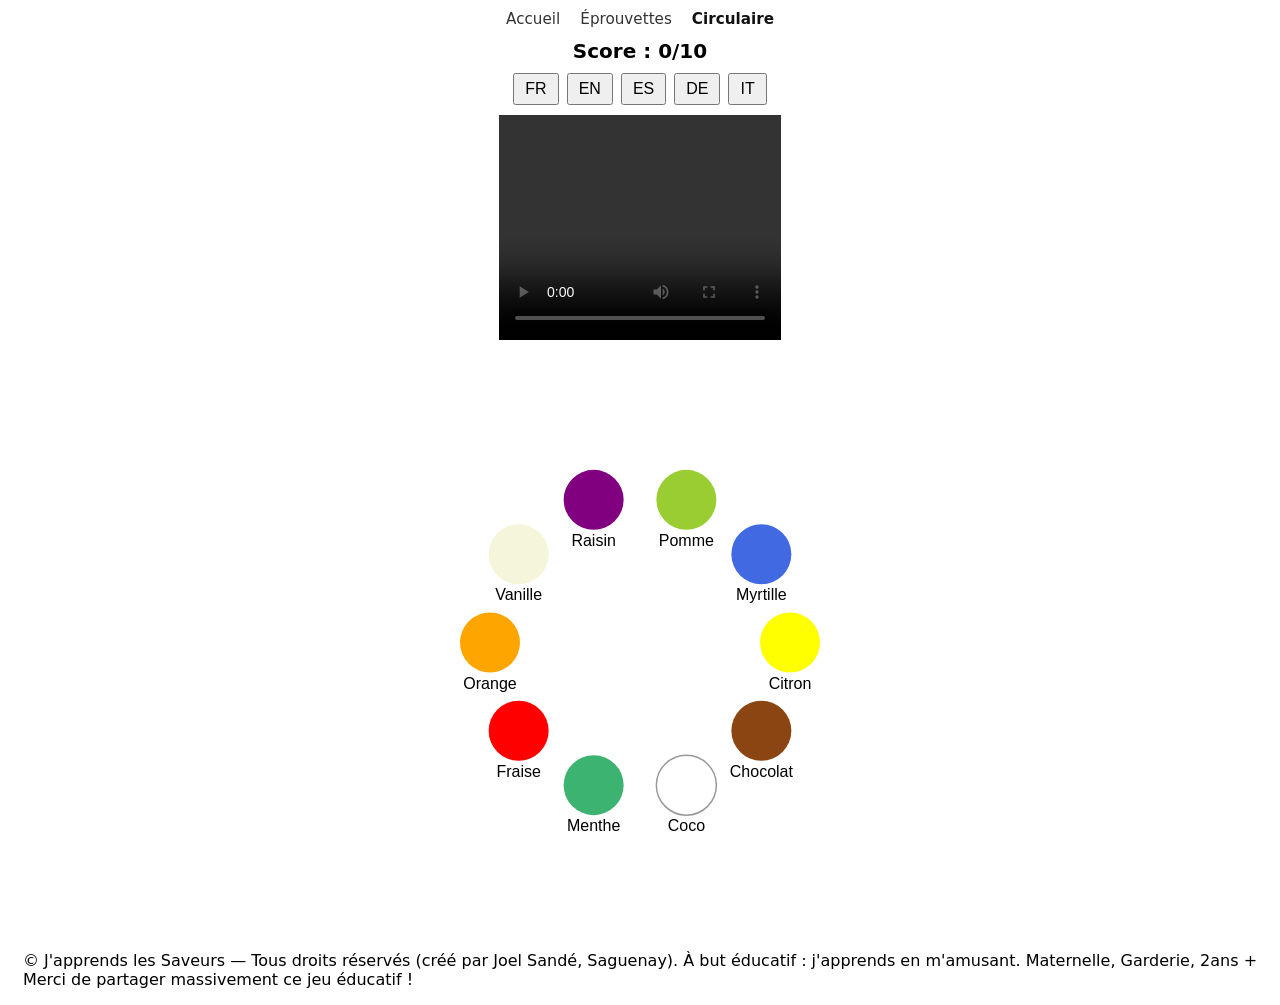
==== j_apprends_les_saveurs_4_langues_circulaire.html @ b36659f0 "Ajoute la page d'accueil et le jeu circulaire, met à jour le jeu éprouvettes Nouvelle page index.htm" ====
<!DOCTYPE html>
<html lang="fr">
<head>
  <meta charset="UTF-8">
  <meta name="viewport" content="width=device-width, initial-scale=1.0">
  <title>J'apprends les saveurs</title>
  <style>
    :root{ --container-w: min(100%, 1100px); }
    *{ box-sizing: border-box; }
    html, body { margin: 0; padding: 0; width: 100%; overflow-x: hidden; }
    body { display: flex; flex-direction: column; align-items: center; font-family: system-ui, -apple-system, Segoe UI, Roboto, Arial, sans-serif; }
    .score-text { width: var(--container-w); text-align: center; font-size: 1.25rem; font-weight: 600; padding: 10px 0; }
    .page-nav { display: flex; flex-wrap: wrap; gap: .5rem 1.25rem; justify-content: center; width: var(--container-w); padding: 10px 12px 0; font-size: .95rem; }
    .page-nav a { color: #333; text-decoration: none; border-bottom: 1px solid transparent; }
    .page-nav a:hover { border-bottom-color: #333; }
    .page-nav a[aria-current="page"] { font-weight: 700; color: #111; }
    .lang-buttons { width: var(--container-w); display: flex; flex-wrap: wrap; justify-content: center; gap: .5rem; padding: 0 0 10px; }
    .lang-buttons button { padding: 5px 10px; font-size: 1rem; cursor: pointer; }
    .educative-video { display: block; width: min(90vw, 22vw); height: 25vh; max-width: 440px; margin: 0 auto 10px; }
    .canvas-container { width: var(--container-w); height: 65vh; margin: 0 auto; display: flex; justify-content: center; align-items: center; }
    canvas { display: block; width: 100%; height: 100%; }
  </style>
</head>
<body>
  <nav class="page-nav" aria-label="Navigation entre les jeux">
    <a href="index.html">Accueil</a>
    <a href="j_apprends_les_saveurs_5_langues_et_video_responsive.html">Éprouvettes</a>
    <a href="j_apprends_les_saveurs_4_langues_circulaire.html" aria-current="page">Circulaire</a>
  </nav>

  <div class="score-text" id="scoreDisplay">Score : 0/10</div>

  <div class="lang-buttons">
    <button data-lang="fr">FR</button>
    <button data-lang="en">EN</button>
    <button data-lang="es">ES</button>
    <button data-lang="de">DE</button>
    <button data-lang="it">IT</button>
  </div>

  <!-- Vidéo éducative -->
  <video class="educative-video" controls>
    <source src="Bunnie_apprendre_les_saveurs.mp4" type="video/mp4" />
    Votre navigateur ne supporte pas la lecture de vidéos.
  </video>

  <div class="canvas-container">
    <canvas id="canvas2"></canvas>
  </div>

  <script>
    // Exemples de listes de saveurs par langue
    const flavorsByLang = {
      fr: [
        ['Citron','Chocolat','Coco','Menthe','Fraise','Orange','Vanille','Raisin','Pomme','Myrtille'],
        ['Framboise','Cerise','Banane','Mangue','Ananas','Kiwi','Pêche','Abricot','Grenade','Passion'],
        ['Noisette','Caramel salé','Miel','Lavande','Yuzu','Thé vert','Gingembre','Pistache','Sésame','Chocolat blanc']
      ],
      en: [
        ['Lemon','Chocolate','Coconut','Mint','Strawberry','Orange','Vanilla','Grape','Apple','Blueberry'],
        ['Raspberry','Cherry','Banana','Mango','Pineapple','Kiwi','Peach','Apricot','Pomegranate','Passion Fruit'],
        ['Hazelnut','Salted Caramel','Honey','Lavender','Yuzu','Green Tea','Ginger','Pistachio','Sesame','White Chocolate']
      ],
      es: [
        ['Limón','Chocolate','Coco','Menta','Fresa','Naranja','Vainilla','Uva','Manzana','Arándano'],
        ['Frambuesa','Cereza','Plátano','Mango','Piña','Kiwi','Melocotón','Albaricoque','Granada','Maracuyá'],
        ['Avellana','Caramelo Salado','Miel','Lavanda','Yuzu','Té Verde','Jengibre','Pistacho','Sésamo','Chocolate Blanco']
      ],
      de: [
        ['Zitrone','Schokolade','Kokos','Minze','Erdbeere','Orange','Vanille','Traube','Apfel','Blaubeere'],
        ['Himbeere','Kirsche','Banane','Mango','Ananas','Kiwi','Pfirsich','Aprikose','Granatapfel','Passionsfrucht'],
        ['Haselnuss','Gesalzener Karamell','Honig','Lavendel','Yuzu','Grüner Tee','Ingwer','Pistazie','Sesam','Weiße Schokolade']
      ],
      it: [
        ['Limone','Cioccolato','Cocco','Menta','Fragola','Arancia','Vaniglia','Uva','Mela','Mirtillo'],
        ['Lampone','Ciliegia','Banana','Mango','Ananas','Kiwi','Pesca','Albicocca','Melograno','Frutto della Passione'],
        ['Nocciola','Caramello Salato','Miele','Lavanda','Yuzu','Tè Verde','Zenzero','Pistacchio','Sesamo','Cioccolato Bianco']
      ]
    };

    // Couleurs représentatives de chaque saveur, alignées sur flavorsByLang.fr (même ordre pour toutes les langues)
    const colorsLists = [
      ['yellow','saddlebrown','white','mediumseagreen','red','orange','beige','purple','yellowgreen','royalblue'],
      ['crimson','red','gold','orange','gold','yellowgreen','peachpuff','sandybrown','firebrick','purple'],
      ['tan','peru','gold','lavender','gold','darkseagreen','peru','yellowgreen','wheat','ivory']
    ];

    let currentLang = 'fr';
    let round = 0;
    let clicked = new Set();
    let score = 0;

    const canvas = document.getElementById('canvas2');
    const ctx = canvas.getContext('2d');

    function resize() {
      canvas.width = canvas.parentElement.clientWidth;
      canvas.height = canvas.parentElement.clientHeight;
    }
    window.addEventListener('resize', () => { resize(); setup(); });
    window.addEventListener('load', () => { resize(); setup(); });
    resize();

    document.querySelectorAll('.lang-buttons button').forEach(btn => {
      btn.onclick = () => {
        currentLang = btn.dataset.lang;
        nextRound(true);
      };
    });

    // Flavors and circles for this round
    let flavors = [];
    let circles = [];

    function setup() {
      clicked.clear();
      flavors = flavorsByLang[currentLang][round % 3];
      const colors = colorsLists[round % colorsLists.length];
      circles = flavors.map((label, i) => ({
        label,
        x: canvas.width / 2 + Math.cos((i / flavors.length) * 2 * Math.PI) * 150,
        y: canvas.height / 2 + Math.sin((i / flavors.length) * 2 * Math.PI) * 150,
        r: 30,
        color: colors[i]
      }));
      draw();
    }

    function draw() {
      ctx.clearRect(0, 0, canvas.width, canvas.height);
      circles.forEach(c => {
        ctx.beginPath();
        ctx.arc(c.x, c.y, c.r, 0, 2 * Math.PI);
        ctx.fillStyle = clicked.has(c.label) ? '#ccc' : c.color;
        ctx.fill();
        if (c.color === 'white') {
          ctx.lineWidth = 1.5;
          ctx.strokeStyle = '#999';
          ctx.stroke();
        }
        ctx.fillStyle = '#000';
        ctx.font = '16px sans-serif';
        ctx.textAlign = 'center';
        ctx.fillText(c.label, c.x, c.y + c.r + 16);
      });
    }

    // Bubble class
    class Bubble {
      constructor(x, y) {
        this.x = x;
        this.y = y;
        this.r = 6 + Math.random() * 12; // plus larger bubbles
        this.alpha = 1;
      }
      update() {
        this.y -= 1 + Math.random() * 2;
        this.alpha -= 0.01;
      }
      draw() {
        ctx.beginPath();
        ctx.arc(this.x, this.y, this.r, 0, 2 * Math.PI);
        ctx.fillStyle = `rgba(173,216,230,${this.alpha})`;
        ctx.fill();
      }
    }

    let bubbles = [];

    canvas.addEventListener('click', e => {
      const rect = canvas.getBoundingClientRect();
      const mx = e.clientX - rect.left;
      const my = e.clientY - rect.top;
      circles.forEach(c => {
        const dist = Math.hypot(mx - c.x, my - c.y);
        if (dist < c.r) {
          // generate bubbles for any click
          for (let i = 0; i < 20; i++) bubbles.push(new Bubble(c.x, c.y));
          // update score only first time
          if (!clicked.has(c.label)) {
            clicked.add(c.label);
            score = clicked.size;
            // display score
            document.getElementById('scoreDisplay').textContent = `Score: ${score}/10`;
            if (clicked.size === circles.length) setTimeout(nextRound, 500);
          }
        }
      });
    });

    function animate() {
      ctx.clearRect(0, 0, canvas.width, canvas.height);
      draw();
      bubbles.forEach((b, i) => {
        b.update();
        b.draw();
        if (b.alpha <= 0) bubbles.splice(i, 1);
      });
      requestAnimationFrame(animate);
    }

    function nextRound(force = false) {
      if (clicked.size === circles.length || force) {
        round++;
        score = 0;
        document.getElementById('scoreDisplay').textContent = `Score: 0/10`;
        bubbles = [];
        setup();
      }
    }

    // Init
    setup();
    animate();
  </script>

  <footer>
    <p>&copy; J'apprends les Saveurs — Tous droits réservés (créé par Joel Sandé, Saguenay). À but éducatif : j'apprends en m'amusant. Maternelle, Garderie, 2ans +<br>Merci de partager massivement ce jeu éducatif !</p>
  </footer>

</body>
</html>
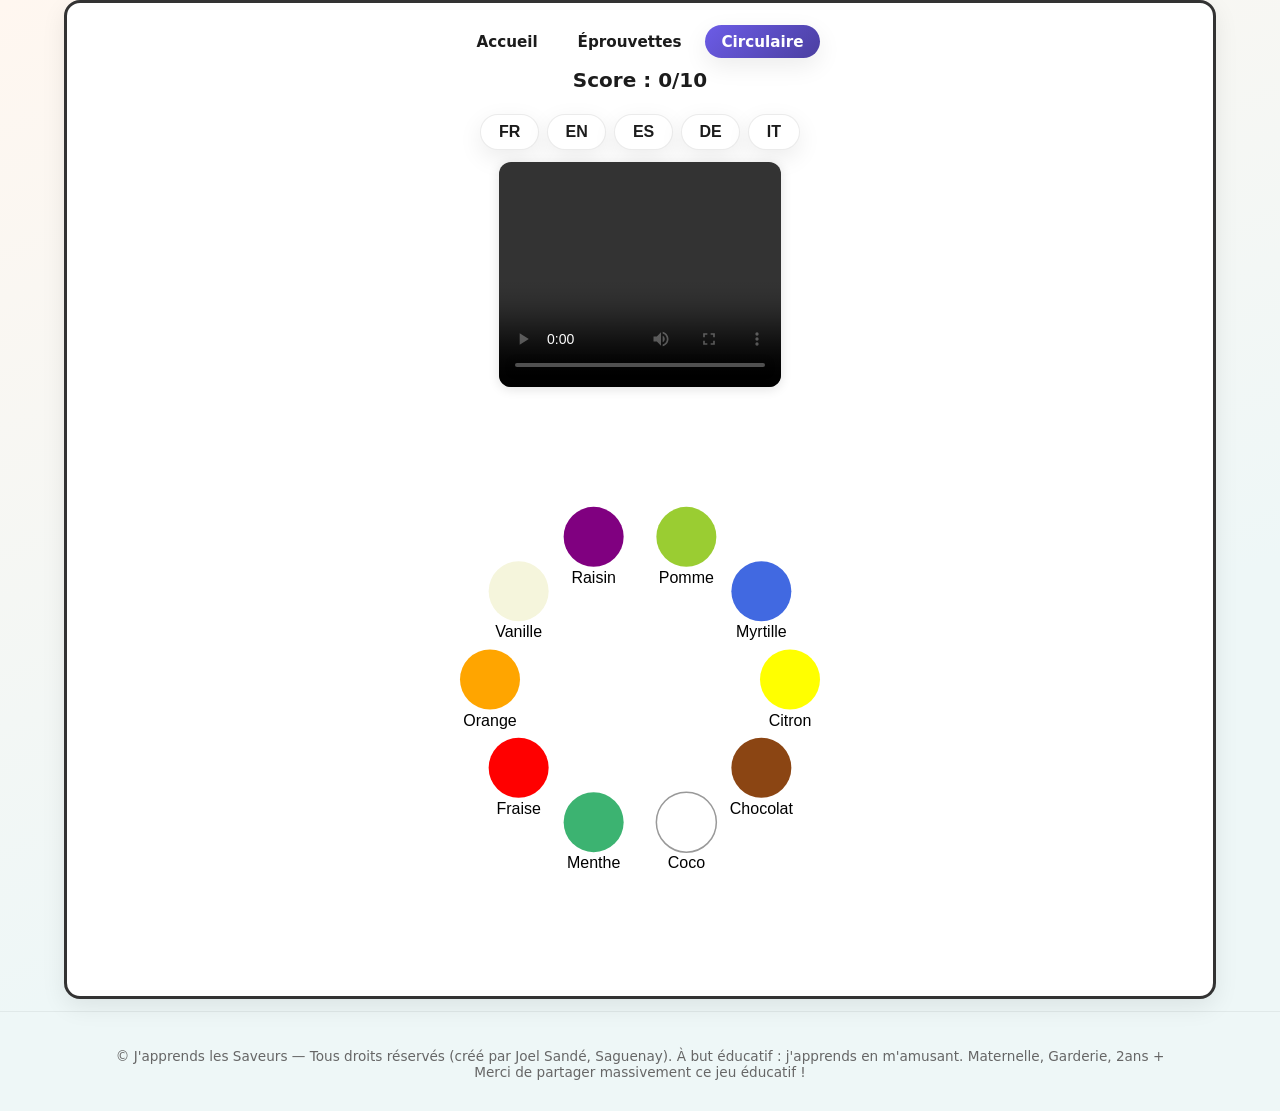
==== commit b6961683: "Habille les 3 pages d'un design partagé plus soigné (style.css) Ajoute une feuille de style commune " ====
--- a/j_apprends_les_saveurs_4_langues_circulaire.html
+++ b/j_apprends_les_saveurs_4_langues_circulaire.html
@@ -3,49 +3,52 @@
 <head>
   <meta charset="UTF-8">
   <meta name="viewport" content="width=device-width, initial-scale=1.0">
-  <title>J'apprends les saveurs</title>
+  <title>J'apprends les saveurs — mode circulaire</title>
+  <meta name="description" content="Roue circulaire des saveurs : retrouve chaque saveur en 5 langues, avec vidéo éducative. Jeu gratuit dès 2 ans." />
+  <link rel="stylesheet" href="style.css" />
   <style>
     :root{ --container-w: min(100%, 1100px); }
-    *{ box-sizing: border-box; }
-    html, body { margin: 0; padding: 0; width: 100%; overflow-x: hidden; }
-    body { display: flex; flex-direction: column; align-items: center; font-family: system-ui, -apple-system, Segoe UI, Roboto, Arial, sans-serif; }
-    .score-text { width: var(--container-w); text-align: center; font-size: 1.25rem; font-weight: 600; padding: 10px 0; }
-    .page-nav { display: flex; flex-wrap: wrap; gap: .5rem 1.25rem; justify-content: center; width: var(--container-w); padding: 10px 12px 0; font-size: .95rem; }
-    .page-nav a { color: #333; text-decoration: none; border-bottom: 1px solid transparent; }
-    .page-nav a:hover { border-bottom-color: #333; }
-    .page-nav a[aria-current="page"] { font-weight: 700; color: #111; }
-    .lang-buttons { width: var(--container-w); display: flex; flex-wrap: wrap; justify-content: center; gap: .5rem; padding: 0 0 10px; }
-    .lang-buttons button { padding: 5px 10px; font-size: 1rem; cursor: pointer; }
-    .educative-video { display: block; width: min(90vw, 22vw); height: 25vh; max-width: 440px; margin: 0 auto 10px; }
+    html, body { width: 100%; overflow-x: hidden; }
+    /* Cadre général de la page (hors pied de page) */
+    .page-frame {
+      width: 90vw; margin: 0 auto; box-sizing: border-box;
+      border: 3px solid #333; border-radius: 16px; padding: 12px 0 24px;
+      display: flex; flex-direction: column; align-items: center;
+    }
+    .page-nav, .lang-buttons, .score-text { width: var(--container-w); }
+    .score-text { text-align: center; font-size: 1.25rem; font-weight: 600; padding: 10px 0; }
+    .educative-video{ width:min(90vw, 22vw); height:25vh; max-width:440px; border-radius:12px; box-shadow:0 2px 12px rgba(0,0,0,.12)}
     .canvas-container { width: var(--container-w); height: 65vh; margin: 0 auto; display: flex; justify-content: center; align-items: center; }
     canvas { display: block; width: 100%; height: 100%; }
   </style>
 </head>
 <body>
-  <nav class="page-nav" aria-label="Navigation entre les jeux">
-    <a href="index.html">Accueil</a>
-    <a href="j_apprends_les_saveurs_5_langues_et_video_responsive.html">Éprouvettes</a>
-    <a href="j_apprends_les_saveurs_4_langues_circulaire.html" aria-current="page">Circulaire</a>
-  </nav>
-
-  <div class="score-text" id="scoreDisplay">Score : 0/10</div>
-
-  <div class="lang-buttons">
-    <button data-lang="fr">FR</button>
-    <button data-lang="en">EN</button>
-    <button data-lang="es">ES</button>
-    <button data-lang="de">DE</button>
-    <button data-lang="it">IT</button>
-  </div>
-
-  <!-- Vidéo éducative -->
-  <video class="educative-video" controls>
-    <source src="Bunnie_apprendre_les_saveurs.mp4" type="video/mp4" />
-    Votre navigateur ne supporte pas la lecture de vidéos.
-  </video>
-
-  <div class="canvas-container">
-    <canvas id="canvas2"></canvas>
+  <div class="page-frame fade-in">
+    <nav class="page-nav" aria-label="Navigation entre les jeux">
+      <a href="index.html">Accueil</a>
+      <a href="j_apprends_les_saveurs_5_langues_et_video_responsive.html">Éprouvettes</a>
+      <a href="j_apprends_les_saveurs_4_langues_circulaire.html" aria-current="page">Circulaire</a>
+    </nav>
+
+    <div class="score-text" id="scoreDisplay">Score : 0/10</div>
+
+    <div class="lang-buttons">
+      <button data-lang="fr">FR</button>
+      <button data-lang="en">EN</button>
+      <button data-lang="es">ES</button>
+      <button data-lang="de">DE</button>
+      <button data-lang="it">IT</button>
+    </div>
+
+    <!-- Vidéo éducative -->
+    <video class="educative-video" controls>
+      <source src="Bunnie_apprendre_les_saveurs.mp4" type="video/mp4" />
+      Votre navigateur ne supporte pas la lecture de vidéos.
+    </video>
+
+    <div class="canvas-container">
+      <canvas id="canvas2"></canvas>
+    </div>
   </div>
 
   <script>
--- a/style.css
+++ b/style.css
@@ -0,0 +1,92 @@
+/* Style partagé — J'apprends les saveurs (index, éprouvettes, circulaire) */
+
+:root{
+  --clr-primary:#6c5ce7;
+  --clr-primary-dark:#4b3fa0;
+  --clr-accent:#00b4a6;
+  --clr-bg-start:#fff7f0;
+  --clr-bg-end:#eef7f7;
+  --clr-text:#1c1c1c;
+  --clr-muted:#666;
+  --shadow-soft:0 8px 24px rgba(0,0,0,.08);
+  --shadow-hover:0 12px 28px rgba(0,0,0,.14);
+}
+
+*{box-sizing:border-box}
+html, body{margin:0; padding:0}
+body{
+  display:flex; flex-direction:column; align-items:center;
+  min-height:100vh;
+  font-family:system-ui, -apple-system, "Segoe UI", Roboto, Arial, sans-serif;
+  color:var(--clr-text);
+  background:linear-gradient(160deg, var(--clr-bg-start), var(--clr-bg-end) 65%);
+}
+
+/* Navigation entre les 3 pages (onglets) */
+.page-nav{
+  display:flex; flex-wrap:wrap; gap:.4rem; justify-content:center;
+  padding:10px 12px 0;
+}
+.page-nav a{
+  color:var(--clr-text);
+  text-decoration:none;
+  font-size:.95rem;
+  font-weight:600;
+  padding:.5em 1.1em;
+  border-radius:999px;
+  background:rgba(255,255,255,.65);
+  transition:background .15s ease, transform .15s ease, box-shadow .15s ease, color .15s ease;
+}
+.page-nav a:hover{ background:#fff; transform:translateY(-1px); box-shadow:var(--shadow-soft); }
+.page-nav a[aria-current="page"]{
+  background:linear-gradient(135deg, var(--clr-primary), var(--clr-primary-dark));
+  color:#fff;
+  box-shadow:var(--shadow-soft);
+}
+
+/* Boutons de sélection de langue */
+.lang-buttons{
+  display:flex; flex-wrap:wrap; gap:.5rem; justify-content:center;
+  padding:12px;
+}
+.lang-buttons button{
+  border:1px solid rgba(0,0,0,.08);
+  background:#fff;
+  color:var(--clr-text);
+  border-radius:999px;
+  padding:.5rem 1.1rem;
+  font-size:clamp(.9rem, 1.5vw, 1rem);
+  font-weight:600;
+  cursor:pointer;
+  box-shadow:var(--shadow-soft);
+  transition:transform .15s ease, box-shadow .15s ease, background .15s ease, color .15s ease;
+}
+.lang-buttons button:hover{ transform:translateY(-2px); box-shadow:var(--shadow-hover); }
+.lang-buttons button[aria-pressed="true"]{
+  background:linear-gradient(135deg, var(--clr-primary), var(--clr-primary-dark));
+  color:#fff;
+  border-color:transparent;
+}
+
+/* Cadre général de la page (hors pied de page) */
+.page-frame{
+  background:#fff;
+  box-shadow:var(--shadow-soft);
+}
+
+footer{
+  width:100%;
+  padding:22px 10px 18px;
+  text-align:center;
+  color:var(--clr-muted);
+  font-size:.85rem;
+  border-top:1px solid rgba(0,0,0,.06);
+  margin-top:12px;
+}
+
+/* Petite animation d'entrée, utilisée sur les éléments clés de chaque page */
+@keyframes fadeInUp{
+  from{ opacity:0; transform:translateY(14px); }
+  to{ opacity:1; transform:translateY(0); }
+}
+.fade-in{ animation:fadeInUp .5s ease both; }
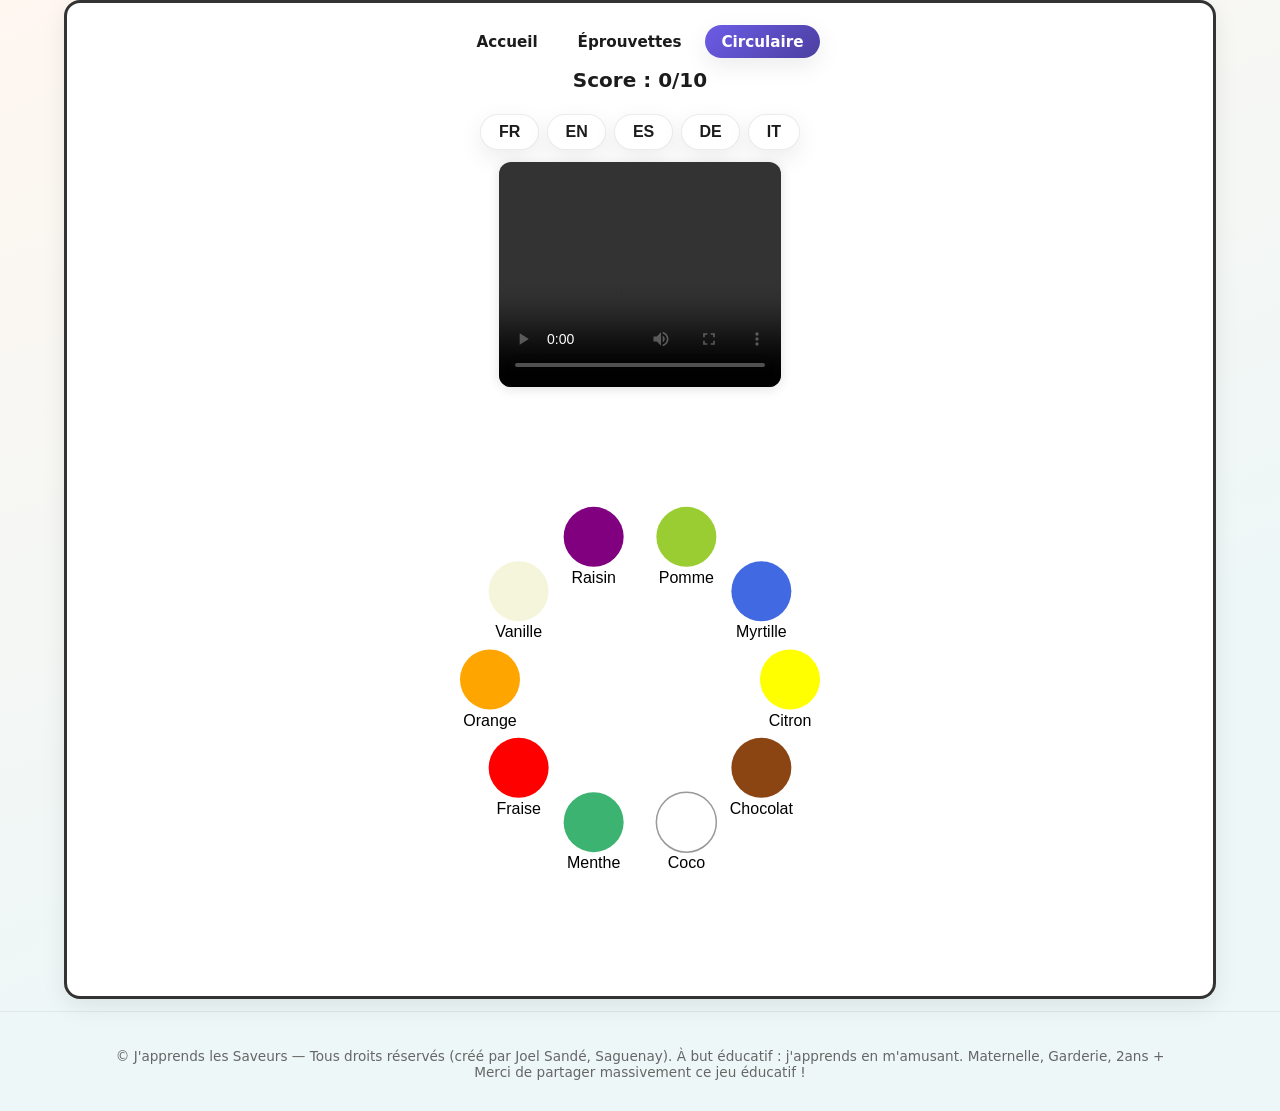
==== commit 2a18b71e: "Affiche la vidéo dans la langue sélectionnée Déplace les vidéos dans un dossier videos/ (une par lan" ====
--- a/j_apprends_les_saveurs_4_langues_circulaire.html
+++ b/j_apprends_les_saveurs_4_langues_circulaire.html
@@ -41,8 +41,7 @@
     </div>
 
     <!-- Vidéo éducative -->
-    <video class="educative-video" controls>
-      <source src="Bunnie_apprendre_les_saveurs.mp4" type="video/mp4" />
+    <video id="eduVideo" class="educative-video" controls src="videos/Bunnie_apprendre_les_saveurs_Francais.mp4">
       Votre navigateur ne supporte pas la lecture de vidéos.
     </video>
 
@@ -88,6 +87,16 @@
       ['tan','peru','gold','lavender','gold','darkseagreen','peru','yellowgreen','wheat','ivory']
     ];
 
+    const videoSrcByLang = {
+      fr: 'videos/Bunnie_apprendre_les_saveurs_Francais.mp4',
+      en: 'videos/Bunnie_apprendre_les_saveurs_Anglais.mp4',
+      es: 'videos/Bunnie_apprendre_les_saveurs_Espagnole.mp4',
+      de: 'videos/Bunnie_apprendre_les_saveurs_Allemand.mp4',
+      it: 'videos/Bunnie_apprendre_les_saveurs_Italien.mp4'
+    };
+    const videoEl = document.getElementById('eduVideo');
+    function updateVideo(){ videoEl.src = videoSrcByLang[currentLang]; }
+
     let currentLang = 'fr';
     let round = 0;
     let clicked = new Set();
@@ -107,6 +116,7 @@
     document.querySelectorAll('.lang-buttons button').forEach(btn => {
       btn.onclick = () => {
         currentLang = btn.dataset.lang;
+        updateVideo();
         nextRound(true);
       };
     });
@@ -148,23 +158,28 @@
       });
     }
 
-    // Bubble class
+    // Bubble class (bulles de la couleur de la saveur cliquée, comme sur la page éprouvettes)
     class Bubble {
-      constructor(x, y) {
-        this.x = x;
-        this.y = y;
-        this.r = 6 + Math.random() * 12; // plus larger bubbles
-        this.alpha = 1;
-      }
-      update() {
-        this.y -= 1 + Math.random() * 2;
-        this.alpha -= 0.01;
+      constructor(x, y, color, spread) {
+        this.x = x + (Math.random() * spread - spread / 2);
+        this.y = y + (Math.random() * spread - spread / 2);
+        this.r = Math.random() * 12 + 6;
+        this.color = color;
+        this.v = Math.random() * 50 + 20; // px/sec
+      }
+      update(dt) {
+        this.y -= this.v * dt;
       }
       draw() {
         ctx.beginPath();
         ctx.arc(this.x, this.y, this.r, 0, 2 * Math.PI);
-        ctx.fillStyle = `rgba(173,216,230,${this.alpha})`;
+        ctx.fillStyle = this.color;
         ctx.fill();
+        if (this.color === 'white') {
+          ctx.lineWidth = 1;
+          ctx.strokeStyle = '#000';
+          ctx.stroke();
+        }
       }
     }
 
@@ -178,7 +193,7 @@
         const dist = Math.hypot(mx - c.x, my - c.y);
         if (dist < c.r) {
           // generate bubbles for any click
-          for (let i = 0; i < 20; i++) bubbles.push(new Bubble(c.x, c.y));
+          for (let i = 0; i < 20; i++) bubbles.push(new Bubble(c.x, c.y, c.color, c.r));
           // update score only first time
           if (!clicked.has(c.label)) {
             clicked.add(c.label);
@@ -191,13 +206,16 @@
       });
     });
 
-    function animate() {
+    let lastTs = 0;
+    function animate(ts) {
+      const dt = lastTs ? (ts - lastTs) / 1000 : 0;
+      lastTs = ts;
       ctx.clearRect(0, 0, canvas.width, canvas.height);
       draw();
       bubbles.forEach((b, i) => {
-        b.update();
+        b.update(dt);
         b.draw();
-        if (b.alpha <= 0) bubbles.splice(i, 1);
+        if (b.y + b.r < 0) bubbles.splice(i, 1);
       });
       requestAnimationFrame(animate);
     }
@@ -214,7 +232,7 @@
 
     // Init
     setup();
-    animate();
+    requestAnimationFrame(animate);
   </script>
 
   <footer>
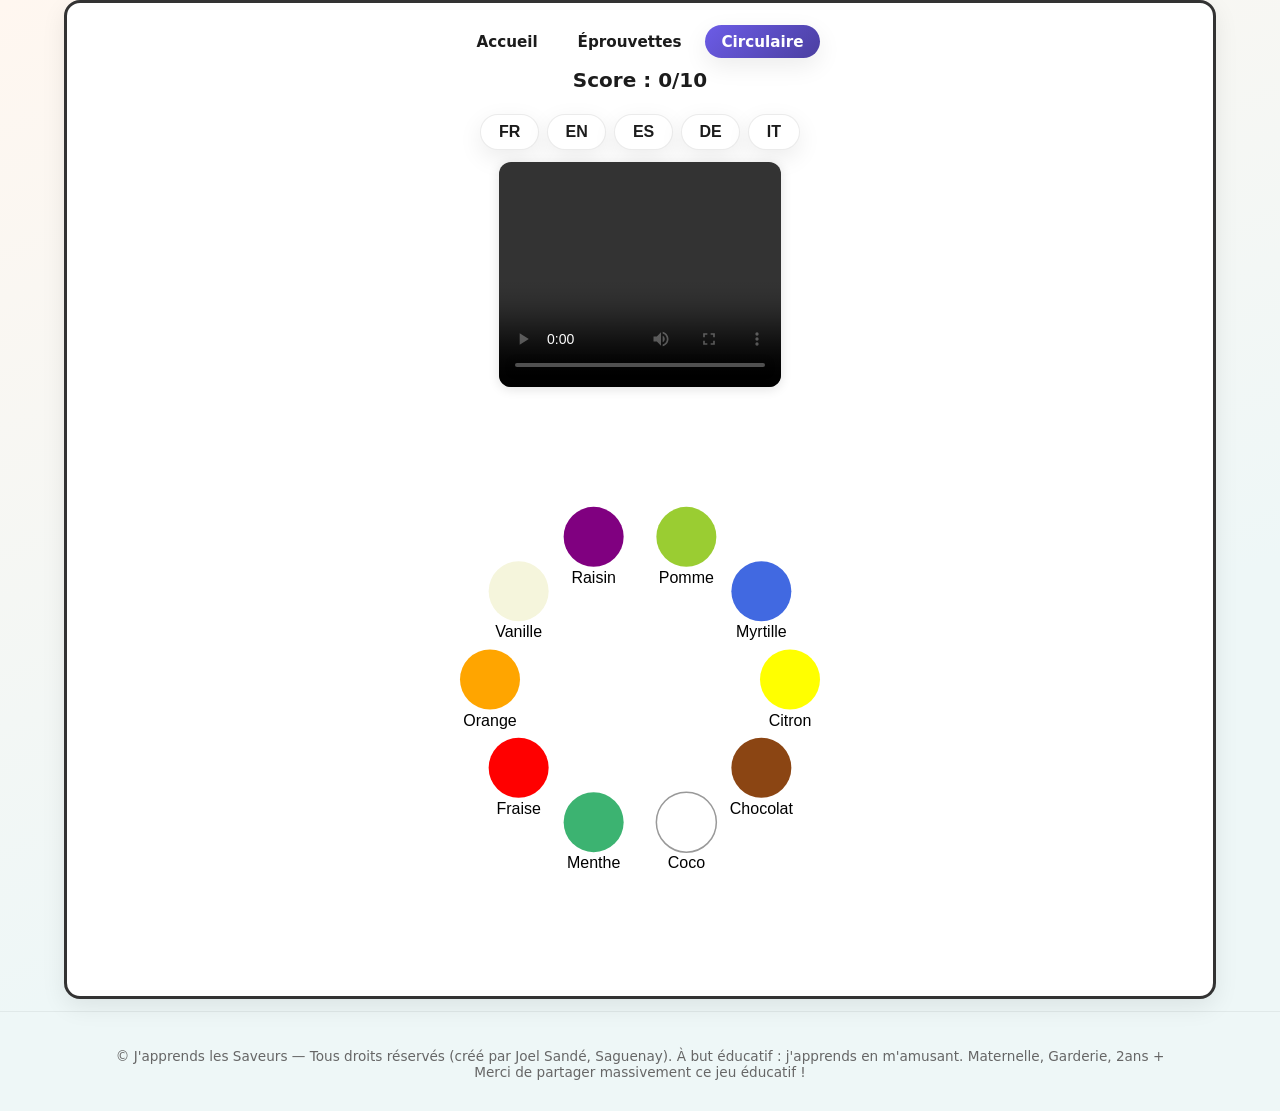
==== commit 382c01c5: "Corrige le changement de vidéo en ligne : force le rechargement après changement de source Sans appe" ====
--- a/j_apprends_les_saveurs_4_langues_circulaire.html
+++ b/j_apprends_les_saveurs_4_langues_circulaire.html
@@ -95,7 +95,7 @@
       it: 'videos/Bunnie_apprendre_les_saveurs_Italien.mp4'
     };
     const videoEl = document.getElementById('eduVideo');
-    function updateVideo(){ videoEl.src = videoSrcByLang[currentLang]; }
+    function updateVideo(){ videoEl.src = videoSrcByLang[currentLang]; videoEl.load(); }
 
     let currentLang = 'fr';
     let round = 0;
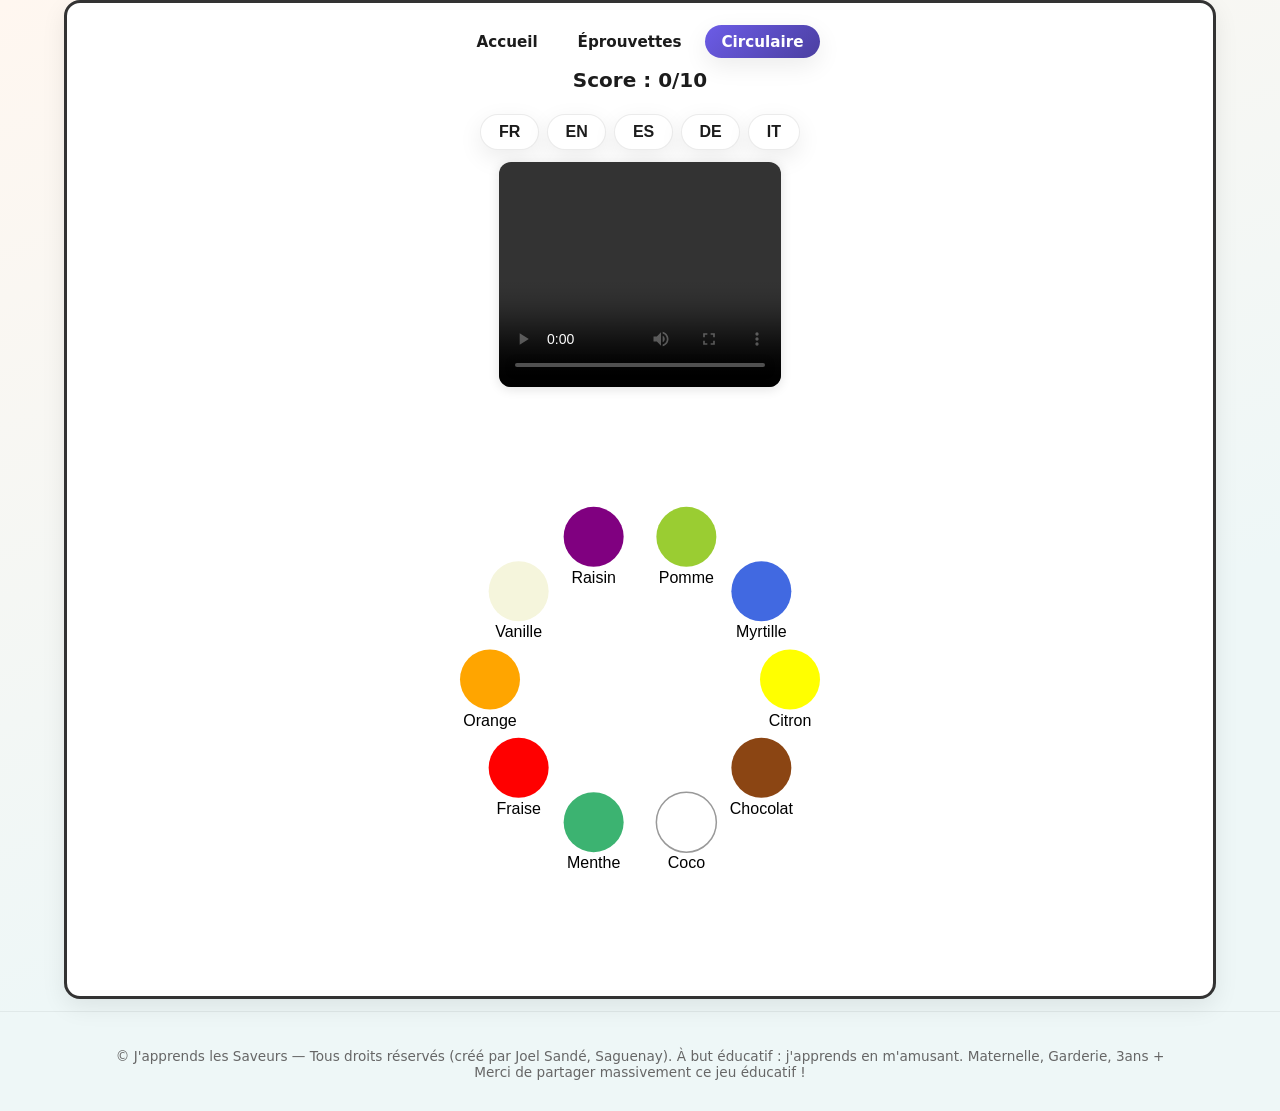
==== commit 3118d16f: "Met à jour l'âge visé dans le pied de page (3 ans +)" ====
--- a/j_apprends_les_saveurs_4_langues_circulaire.html
+++ b/j_apprends_les_saveurs_4_langues_circulaire.html
@@ -236,7 +236,7 @@
   </script>
 
   <footer>
-    <p>&copy; J'apprends les Saveurs — Tous droits réservés (créé par Joel Sandé, Saguenay). À but éducatif : j'apprends en m'amusant. Maternelle, Garderie, 2ans +<br>Merci de partager massivement ce jeu éducatif !</p>
+    <p>&copy; J'apprends les Saveurs — Tous droits réservés (créé par Joel Sandé, Saguenay). À but éducatif : j'apprends en m'amusant. Maternelle, Garderie, 3ans +<br>Merci de partager massivement ce jeu éducatif !</p>
   </footer>
 
 </body>
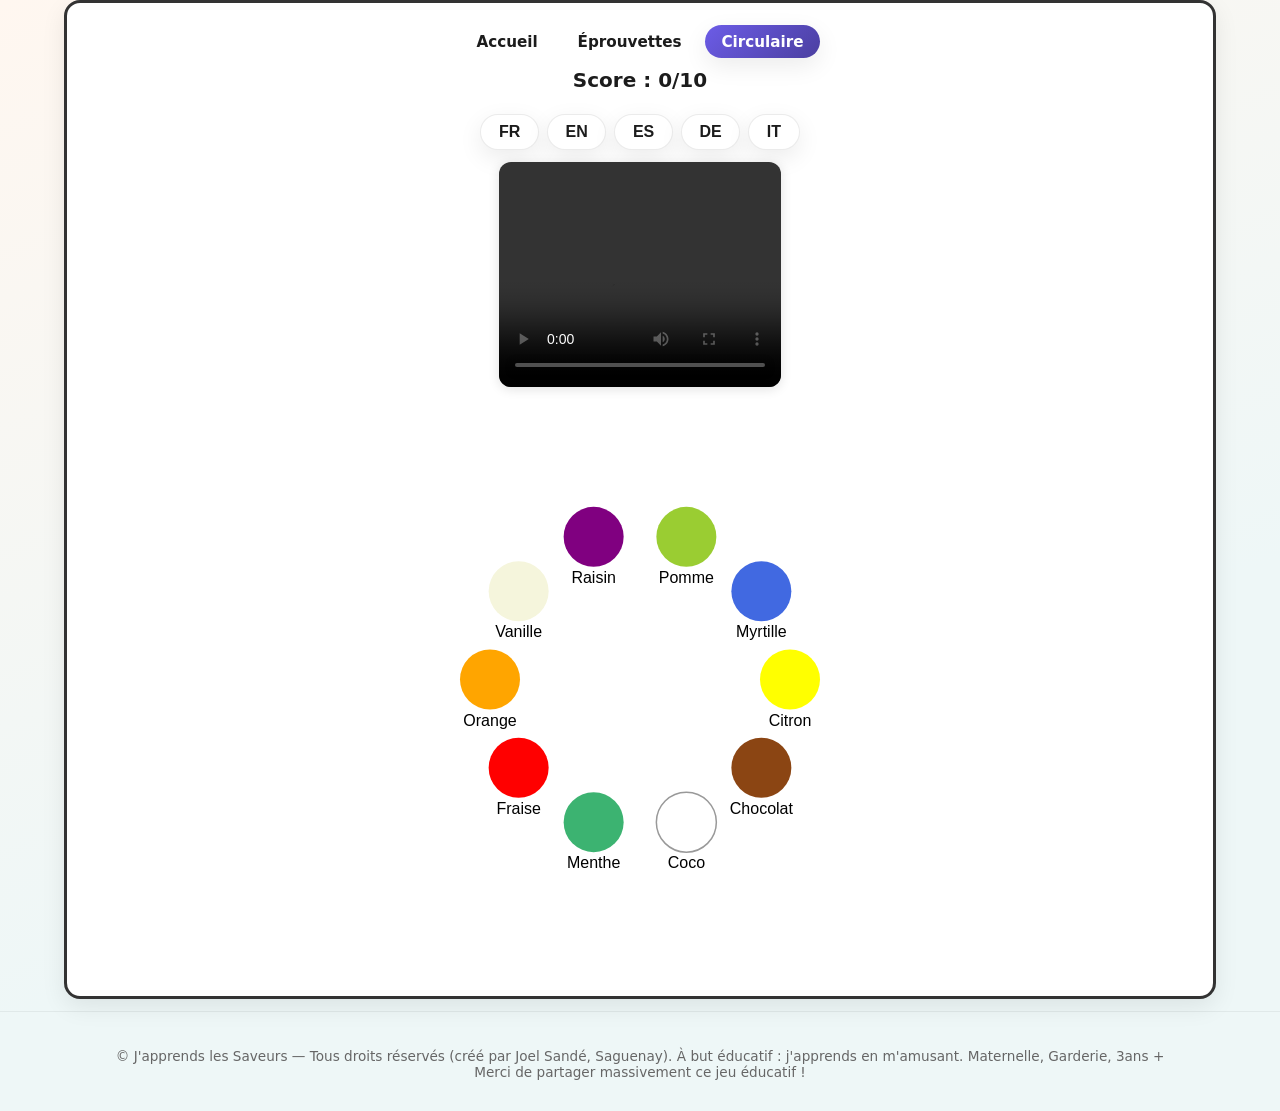
==== commit 8a878929: "Ajoute 2 rounds de saveurs (60 au total) et une alerte de transition entre rounds Nouveaux rounds 5 " ====
--- a/j_apprends_les_saveurs_4_langues_circulaire.html
+++ b/j_apprends_les_saveurs_4_langues_circulaire.html
@@ -56,27 +56,42 @@
       fr: [
         ['Citron','Chocolat','Coco','Menthe','Fraise','Orange','Vanille','Raisin','Pomme','Myrtille'],
         ['Framboise','Cerise','Banane','Mangue','Ananas','Kiwi','Pêche','Abricot','Grenade','Passion'],
-        ['Noisette','Caramel salé','Miel','Lavande','Yuzu','Thé vert','Gingembre','Pistache','Sésame','Chocolat blanc']
+        ['Noisette','Caramel salé','Miel','Lavande','Yuzu','Thé vert','Gingembre','Pistache','Sésame','Chocolat blanc'],
+        ['Melon','Pastèque','Pamplemousse','Cassis','Litchi','Amande','Cannelle','Réglisse','Fruit du dragon','Mûre'],
+        ['Poire','Prune','Figue','Datte','Café','Praliné','Guimauve','Barbe à papa','Popcorn','Cardamome'],
+        ['Papaye','Goyave','Tamarin','Rose','Fleur d\'oranger','Noix de pécan','Châtaigne','Citron vert','Nougat','Meringue']
       ],
       en: [
         ['Lemon','Chocolate','Coconut','Mint','Strawberry','Orange','Vanilla','Grape','Apple','Blueberry'],
         ['Raspberry','Cherry','Banana','Mango','Pineapple','Kiwi','Peach','Apricot','Pomegranate','Passion Fruit'],
-        ['Hazelnut','Salted Caramel','Honey','Lavender','Yuzu','Green Tea','Ginger','Pistachio','Sesame','White Chocolate']
+        ['Hazelnut','Salted Caramel','Honey','Lavender','Yuzu','Green Tea','Ginger','Pistachio','Sesame','White Chocolate'],
+        ['Melon','Watermelon','Grapefruit','Blackcurrant','Lychee','Almond','Cinnamon','Licorice','Dragon Fruit','Blackberry'],
+        ['Pear','Plum','Fig','Date','Coffee','Praline','Marshmallow','Cotton Candy','Popcorn','Cardamom'],
+        ['Papaya','Guava','Tamarind','Rose','Orange Blossom','Pecan','Chestnut','Lime','Nougat','Meringue']
       ],
       es: [
         ['Limón','Chocolate','Coco','Menta','Fresa','Naranja','Vainilla','Uva','Manzana','Arándano'],
         ['Frambuesa','Cereza','Plátano','Mango','Piña','Kiwi','Melocotón','Albaricoque','Granada','Maracuyá'],
-        ['Avellana','Caramelo Salado','Miel','Lavanda','Yuzu','Té Verde','Jengibre','Pistacho','Sésamo','Chocolate Blanco']
+        ['Avellana','Caramelo Salado','Miel','Lavanda','Yuzu','Té Verde','Jengibre','Pistacho','Sésamo','Chocolate Blanco'],
+        ['Melón','Sandía','Pomelo','Grosella Negra','Lichi','Almendra','Canela','Regaliz','Pitahaya','Mora'],
+        ['Pera','Ciruela','Higo','Dátil','Café','Praliné','Malvavisco','Algodón de Azúcar','Palomitas','Cardamomo'],
+        ['Papaya','Guayaba','Tamarindo','Rosa','Azahar','Nuez Pecana','Castaña','Lima','Turrón','Merengue']
       ],
       de: [
         ['Zitrone','Schokolade','Kokos','Minze','Erdbeere','Orange','Vanille','Traube','Apfel','Blaubeere'],
         ['Himbeere','Kirsche','Banane','Mango','Ananas','Kiwi','Pfirsich','Aprikose','Granatapfel','Passionsfrucht'],
-        ['Haselnuss','Gesalzener Karamell','Honig','Lavendel','Yuzu','Grüner Tee','Ingwer','Pistazie','Sesam','Weiße Schokolade']
+        ['Haselnuss','Gesalzener Karamell','Honig','Lavendel','Yuzu','Grüner Tee','Ingwer','Pistazie','Sesam','Weiße Schokolade'],
+        ['Melone','Wassermelone','Grapefruit','Schwarze Johannisbeere','Litschi','Mandel','Zimt','Lakritz','Drachenfrucht','Brombeere'],
+        ['Birne','Pflaume','Feige','Dattel','Kaffee','Praline','Marshmallow','Zuckerwatte','Popcorn','Kardamom'],
+        ['Papaya','Guave','Tamarinde','Rose','Orangenblüte','Pekannuss','Kastanie','Limette','Nougat','Baiser']
       ],
       it: [
         ['Limone','Cioccolato','Cocco','Menta','Fragola','Arancia','Vaniglia','Uva','Mela','Mirtillo'],
         ['Lampone','Ciliegia','Banana','Mango','Ananas','Kiwi','Pesca','Albicocca','Melograno','Frutto della Passione'],
-        ['Nocciola','Caramello Salato','Miele','Lavanda','Yuzu','Tè Verde','Zenzero','Pistacchio','Sesamo','Cioccolato Bianco']
+        ['Nocciola','Caramello Salato','Miele','Lavanda','Yuzu','Tè Verde','Zenzero','Pistacchio','Sesamo','Cioccolato Bianco'],
+        ['Melone','Anguria','Pompelmo','Ribes Nero','Litchi','Mandorla','Cannella','Liquirizia','Frutto del Drago','Mora'],
+        ['Pera','Prugna','Fico','Dattero','Caffè','Pralina','Marshmallow','Zucchero Filato','Popcorn','Cardamomo'],
+        ['Papaia','Guava','Tamarindo','Rosa','Fiori d\'Arancio','Noce Pecan','Castagna','Lime','Torrone','Meringa']
       ]
     };
 
@@ -84,7 +99,10 @@
     const colorsLists = [
       ['yellow','saddlebrown','white','mediumseagreen','red','orange','beige','purple','yellowgreen','royalblue'],
       ['crimson','red','gold','orange','gold','yellowgreen','peachpuff','sandybrown','firebrick','purple'],
-      ['tan','peru','gold','lavender','gold','darkseagreen','peru','yellowgreen','wheat','ivory']
+      ['tan','peru','gold','lavender','gold','darkseagreen','peru','yellowgreen','wheat','ivory'],
+      ['sandybrown','crimson','salmon','indigo','lightcoral','burlywood','chocolate','black','deeppink','darkslateblue'],
+      ['palegreen','mediumpurple','mediumvioletred','peru','saddlebrown','tan','lightpink','hotpink','khaki','darkkhaki'],
+      ['darkorange','lightsalmon','sienna','pink','wheat','rosybrown','maroon','limegreen','bisque','white']
     ];
 
     const videoSrcByLang = {
@@ -127,7 +145,7 @@
 
     function setup() {
       clicked.clear();
-      flavors = flavorsByLang[currentLang][round % 3];
+      flavors = flavorsByLang[currentLang][round % flavorsByLang[currentLang].length];
       const colors = colorsLists[round % colorsLists.length];
       circles = flavors.map((label, i) => ({
         label,
@@ -200,7 +218,9 @@
             score = clicked.size;
             // display score
             document.getElementById('scoreDisplay').textContent = `Score: ${score}/10`;
-            if (clicked.size === circles.length) setTimeout(nextRound, 500);
+            if (clicked.size === circles.length) {
+              setTimeout(() => { alert(`Bravo mon petit CHOU ! On passe au Round ${round + 2}`); nextRound(); }, 500);
+            }
           }
         }
       });
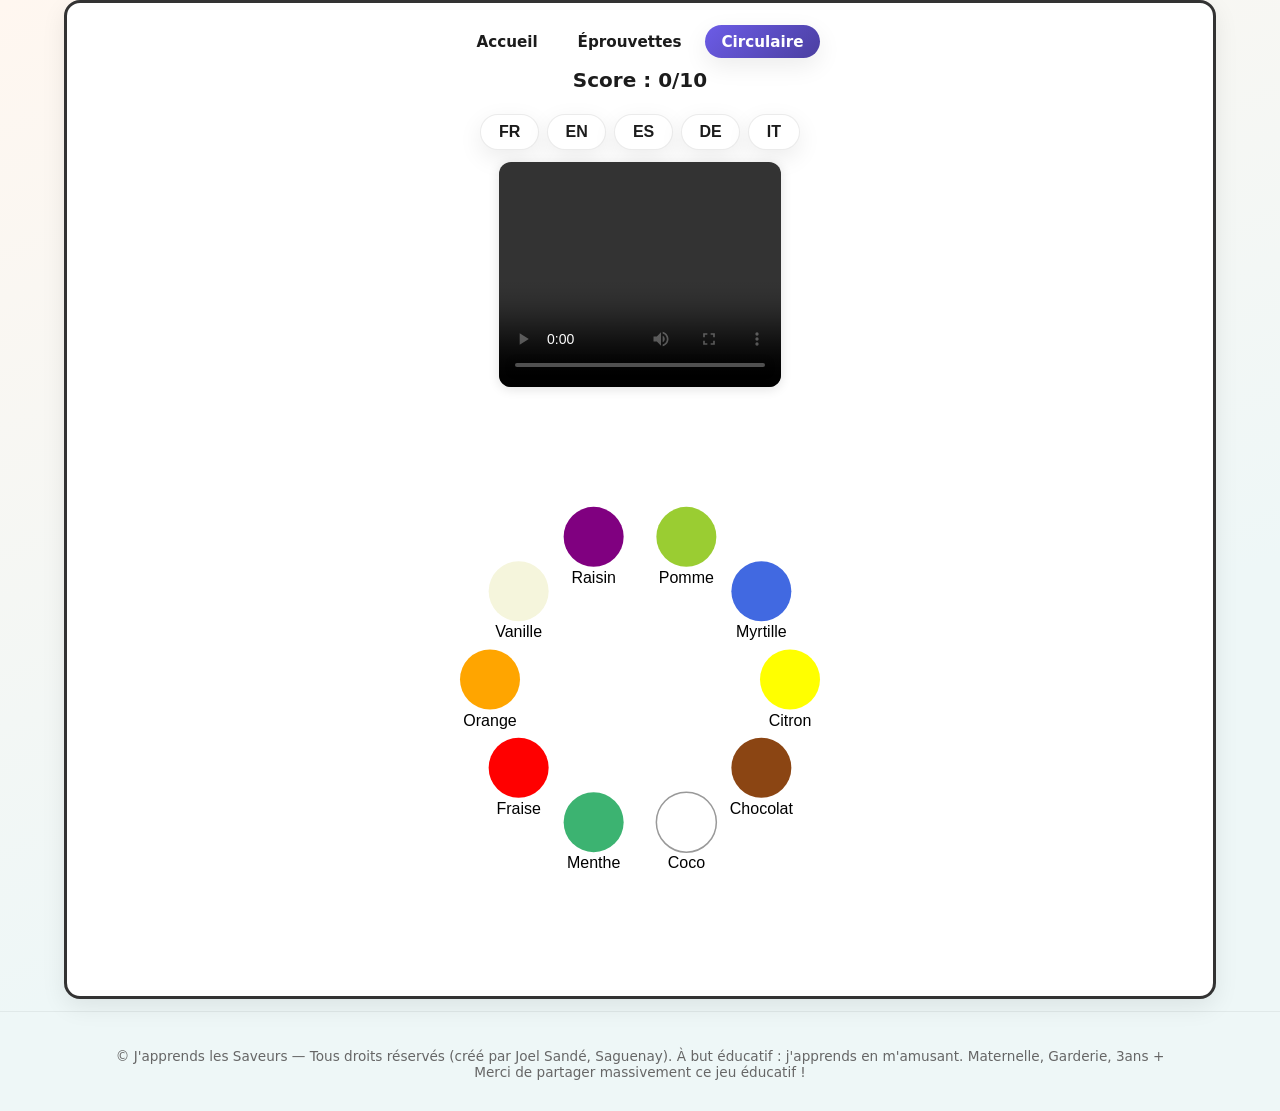
==== commit 1a1bc88a: "Ajoute les bases du référencement (SEO) robots.txt + sitemap.xml pour l'indexation, balises canoniqu" ====
--- a/j_apprends_les_saveurs_4_langues_circulaire.html
+++ b/j_apprends_les_saveurs_4_langues_circulaire.html
@@ -5,6 +5,11 @@
   <meta name="viewport" content="width=device-width, initial-scale=1.0">
   <title>J'apprends les saveurs — mode circulaire</title>
   <meta name="description" content="Roue circulaire des saveurs : retrouve chaque saveur en 5 langues, avec vidéo éducative. Jeu gratuit dès 2 ans." />
+  <link rel="canonical" href="https://joel3500.github.io/japprends_les_saveurs_avec_langue_et_video/j_apprends_les_saveurs_4_langues_circulaire.html" />
+  <meta property="og:type" content="website" />
+  <meta property="og:title" content="J'apprends les saveurs — Circulaire" />
+  <meta property="og:description" content="Retrouve chaque saveur en 5 langues, avec vidéo éducative. Jeu gratuit dès 2 ans." />
+  <meta property="og:image" content="lapin_saveur_2.jpg" />
   <link rel="stylesheet" href="style.css" />
   <style>
     :root{ --container-w: min(100%, 1100px); }
